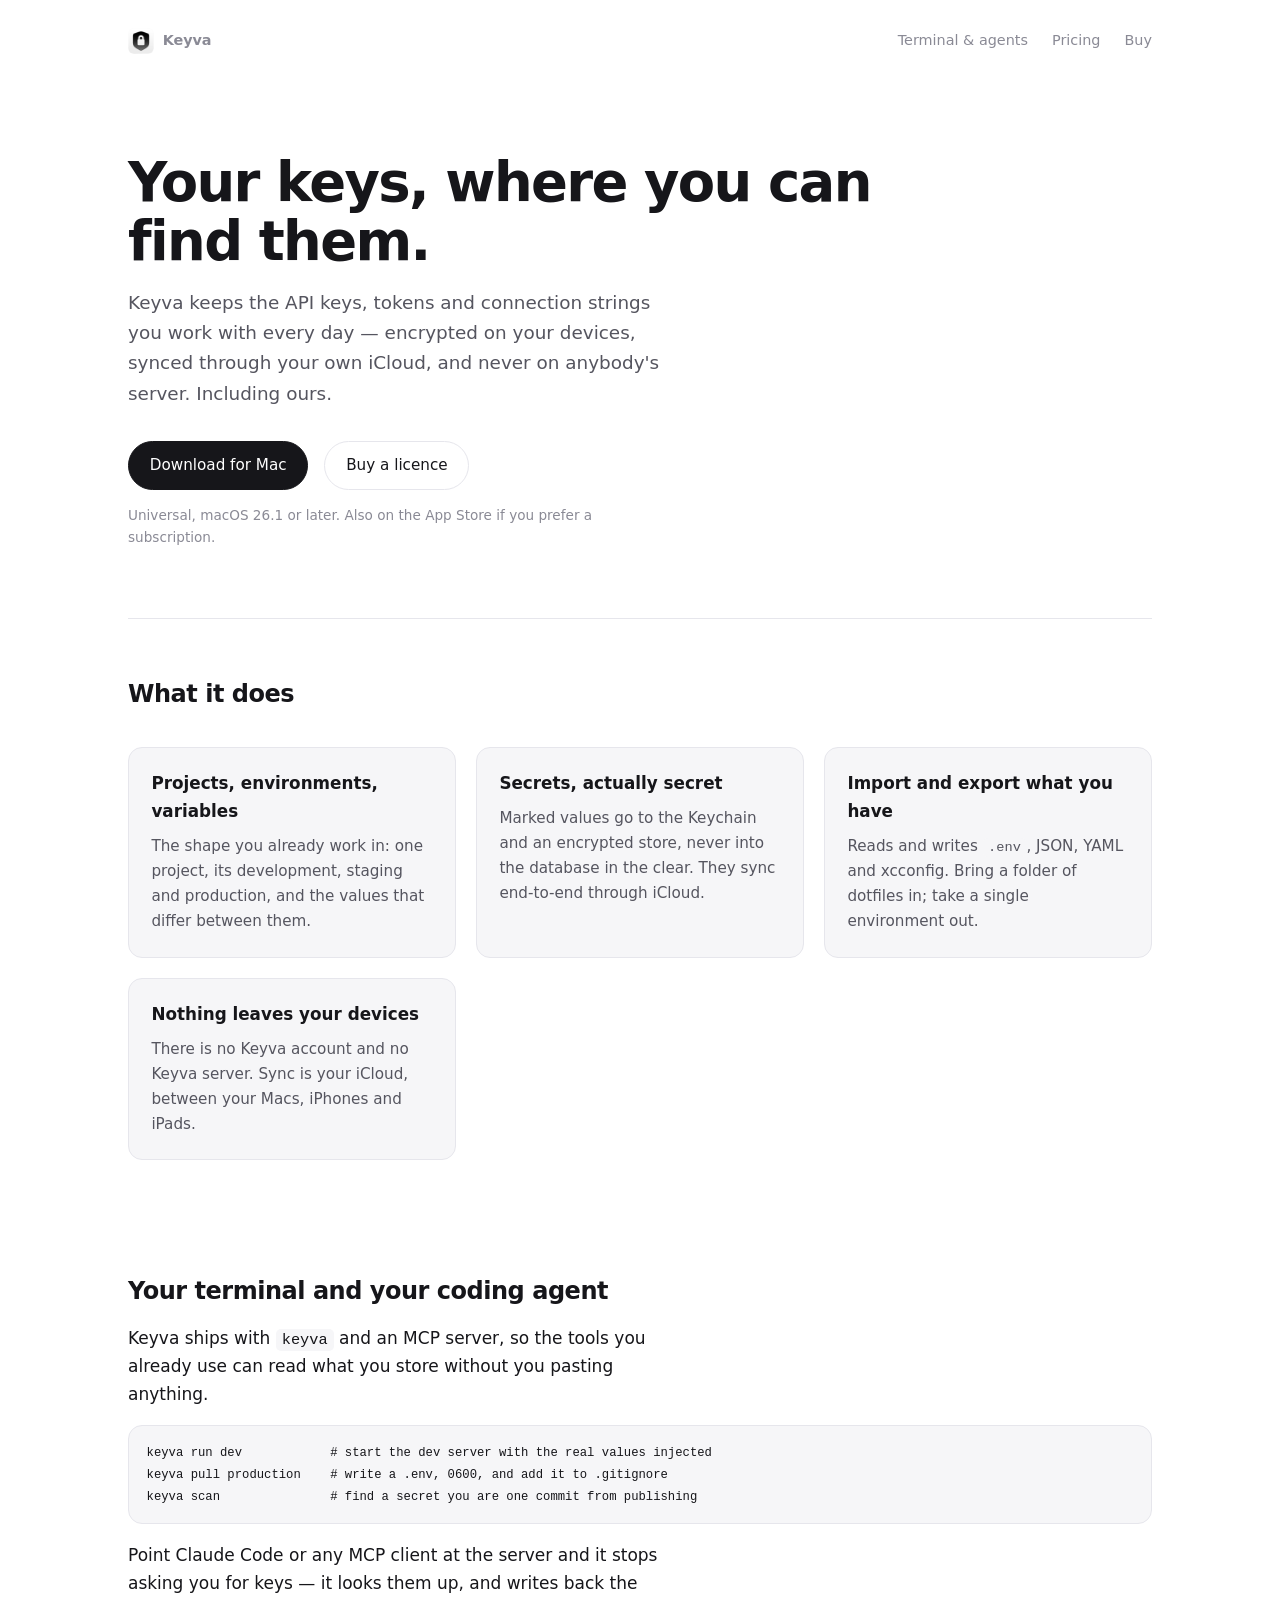
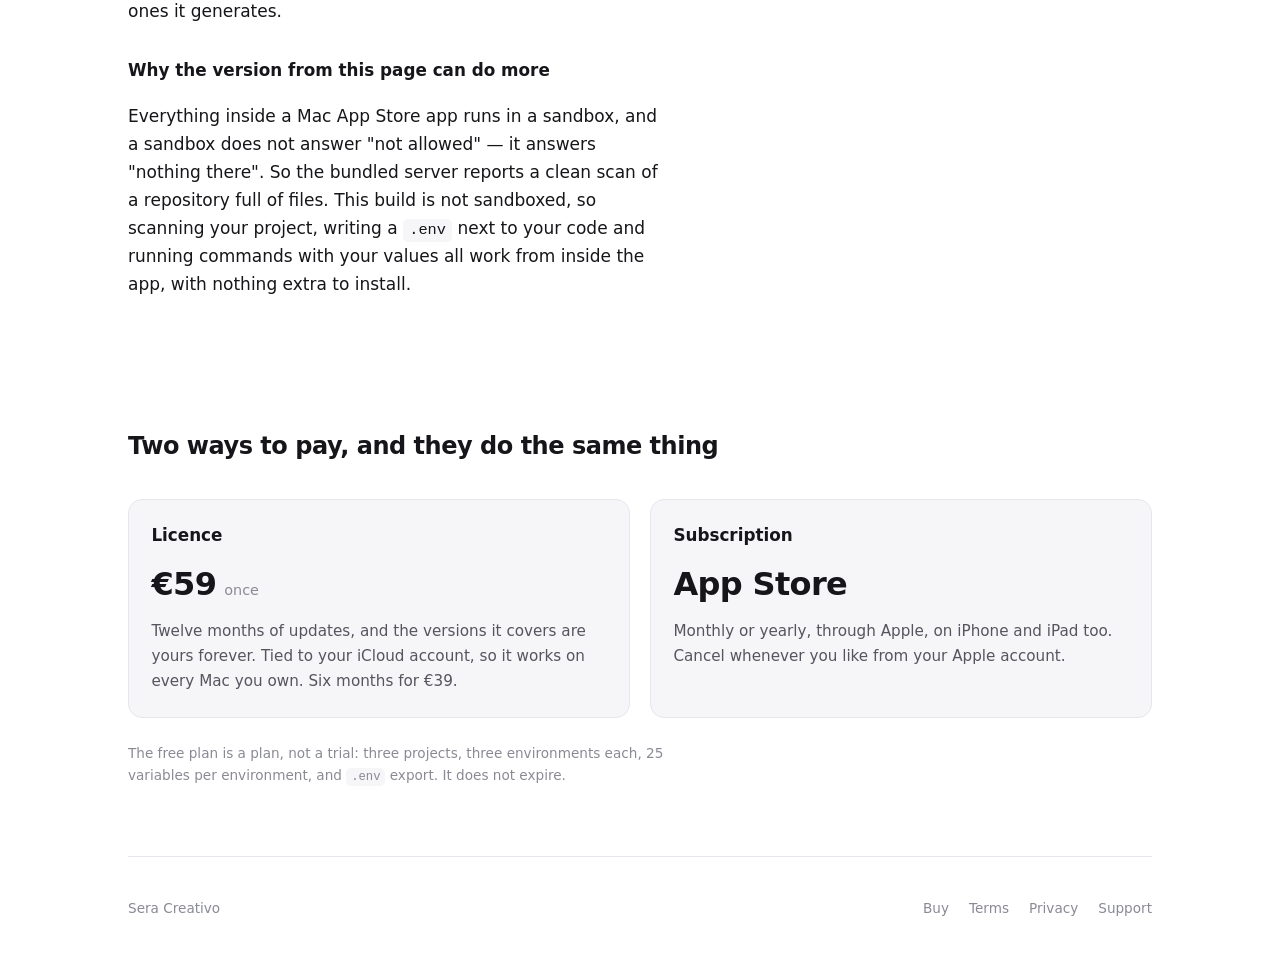
==== index.html @ 30eb87bc "Keyva 1.0.12 — the site, the download and the update feed First publication of the direct build. The" ====
<!doctype html>
<html lang="en">
<head>
<meta charset="utf-8">
<meta name="viewport" content="width=device-width, initial-scale=1">
<title>Keyva — environment variables, kept properly</title>
<meta name="description" content="A Mac app for the API keys, tokens and connection strings you work with every day. Encrypted, synced through iCloud, and reachable from your terminal and your coding agent.">
<link rel="stylesheet" href="/style.css">
<link rel="icon" href="/icon.png">
</head>
<body>

<header class="site-head wrap">
    <a class="mark" href="/"><img src="/icon.png" alt=""> Keyva</a>
    <nav>
        <a href="#tools">Terminal &amp; agents</a>
        <a href="#pricing">Pricing</a>
        <a href="/buy/">Buy</a>
    </nav>
</header>

<div class="wrap">

<section class="hero">
    <h1>Your keys, where you can find&nbsp;them.</h1>
    <p class="lede">
        Keyva keeps the API keys, tokens and connection strings you work with every
        day — encrypted on your devices, synced through your own iCloud, and never
        on anybody's server. Including ours.
    </p>
    <div class="actions">
        <a class="button" href="/Keyva-1.0.12.dmg">Download for Mac</a>
        <a class="button ghost" href="/buy/">Buy a licence</a>
    </div>
    <p class="note">
        Universal, macOS 26.1 or later. Also on the App&nbsp;Store if you prefer a subscription.
    </p>
</section>

<section>
    <h2>What it does</h2>
    <div class="grid">
        <div class="card">
            <h3>Projects, environments, variables</h3>
            <p>The shape you already work in: one project, its development, staging and production, and the values that differ between them.</p>
        </div>
        <div class="card">
            <h3>Secrets, actually secret</h3>
            <p>Marked values go to the Keychain and an encrypted store, never into the database in the clear. They sync end-to-end through iCloud.</p>
        </div>
        <div class="card">
            <h3>Import and export what you have</h3>
            <p>Reads and writes <code>.env</code>, JSON, YAML and xcconfig. Bring a folder of dotfiles in; take a single environment out.</p>
        </div>
        <div class="card">
            <h3>Nothing leaves your devices</h3>
            <p>There is no Keyva account and no Keyva server. Sync is your iCloud, between your Macs, iPhones and iPads.</p>
        </div>
    </div>
</section>

<section id="tools">
    <h2>Your terminal and your coding agent</h2>
    <p>
        Keyva ships with <code>keyva</code> and an MCP server, so the tools you already
        use can read what you store without you pasting anything.
    </p>

<pre><code>keyva run dev            # start the dev server with the real values injected
keyva pull production    # write a .env, 0600, and add it to .gitignore
keyva scan               # find a secret you are one commit from publishing</code></pre>

    <p>
        Point Claude Code or any MCP client at the server and it stops asking you for
        keys — it looks them up, and writes back the ones it generates.
    </p>

    <h3>Why the version from this page can do more</h3>
    <p>
        Everything inside a Mac App Store app runs in a sandbox, and a sandbox does
        not answer "not allowed" — it answers "nothing there". So the bundled server
        reports a clean scan of a repository full of files. This build is not
        sandboxed, so scanning your project, writing a <code>.env</code> next to your
        code and running commands with your values all work from inside the app,
        with nothing extra to install.
    </p>
</section>

<section id="pricing">
    <h2>Two ways to pay, and they do the same thing</h2>
    <div class="grid">
        <div class="card">
            <h3>Licence</h3>
            <div class="price"><strong>€59</strong> <span>once</span></div>
            <p>
                Twelve months of updates, and the versions it covers are yours
                forever. Tied to your iCloud account, so it works on every Mac you
                own. Six months for €39.
            </p>
        </div>
        <div class="card">
            <h3>Subscription</h3>
            <div class="price"><strong>App&nbsp;Store</strong></div>
            <p>
                Monthly or yearly, through Apple, on iPhone and iPad too. Cancel
                whenever you like from your Apple account.
            </p>
        </div>
    </div>
    <p class="note" style="margin-top:1.5rem">
        The free plan is a plan, not a trial: three projects, three environments each,
        25 variables per environment, and <code>.env</code> export. It does not expire.
    </p>
</section>

</div>

<footer class="site-foot wrap">
    <span>Sera Creativo</span>
    <nav>
        <a href="/buy/">Buy</a>
        <a href="/terms/">Terms</a>
        <a href="/privacy/">Privacy</a>
        <a href="mailto:keyva@seracreativo.com">Support</a>
    </nav>
</footer>

</body>
</html>
---- style.css ----
/* Keyva — keyva.seracreativo.com */

:root {
    --ink: #16161a;
    --ink-soft: #55555f;
    --ink-faint: #8a8a95;
    --paper: #ffffff;
    --paper-tint: #f6f6f8;
    --line: #e6e6ec;
    --accent: #16161a;
    --radius: 14px;
    --measure: 34rem;
}

@media (prefers-color-scheme: dark) {
    :root {
        --ink: #f2f2f5;
        --ink-soft: #a8a8b3;
        --ink-faint: #71717d;
        --paper: #0e0e11;
        --paper-tint: #17171c;
        --line: #26262e;
        --accent: #f2f2f5;
    }
}

*, *::before, *::after { box-sizing: border-box; }

html { -webkit-text-size-adjust: 100%; }

body {
    margin: 0;
    font: 400 17px/1.65 -apple-system, BlinkMacSystemFont, "SF Pro Text", system-ui, sans-serif;
    color: var(--ink);
    background: var(--paper);
    -webkit-font-smoothing: antialiased;
}

/* One column, centred, with room to breathe on either side. Everything on the
   site sits in this grid so headings, prose and cards line up down the page. */
.wrap {
    width: min(64rem, 100% - 3rem);
    margin-inline: auto;
}

a { color: inherit; }

/* Header */

.site-head {
    display: flex;
    align-items: center;
    justify-content: space-between;
    gap: 1.5rem;
    padding: 1.75rem 0;
    font-size: 0.9rem;
}

.site-head nav {
    display: flex;
    gap: 1.5rem;
}

.site-head a {
    color: var(--ink-faint);
    text-decoration: none;
    transition: color 0.15s;
}

.site-head a:hover { color: var(--ink); }

.mark {
    display: inline-flex;
    align-items: center;
    gap: 0.55rem;
    font-weight: 600;
    letter-spacing: -0.01em;
    color: var(--ink);
    text-decoration: none;
}

.mark img { width: 26px; height: 26px; border-radius: 6px; }

/* Hero */

.hero {
    padding: 4.5rem 0 3.5rem;
    border-bottom: 1px solid var(--line);
}

h1 {
    margin: 0 0 1rem;
    font-size: clamp(2.2rem, 6vw, 3.4rem);
    line-height: 1.08;
    letter-spacing: -0.03em;
    font-weight: 600;
}

.lede {
    max-width: var(--measure);
    margin: 0 0 2rem;
    font-size: 1.15rem;
    color: var(--ink-soft);
}

/* Buttons */

.actions {
    display: flex;
    flex-wrap: wrap;
    align-items: center;
    gap: 0.75rem 1rem;
}

.button {
    display: inline-block;
    padding: 0.7rem 1.3rem;
    border: 1px solid var(--accent);
    border-radius: 999px;
    background: var(--accent);
    color: var(--paper);
    font-size: 0.95rem;
    font-weight: 500;
    text-decoration: none;
    transition: opacity 0.15s;
}

.button:hover { opacity: 0.85; }

.button.ghost {
    background: transparent;
    color: var(--ink);
    border-color: var(--line);
}

.note {
    font-size: 0.85rem;
    color: var(--ink-faint);
}

/* Sections */

section { padding: 3.5rem 0; }

h2 {
    margin: 0 0 0.75rem;
    font-size: 1.5rem;
    letter-spacing: -0.02em;
    font-weight: 600;
}

h3 {
    margin: 2rem 0 0.5rem;
    font-size: 1.05rem;
    font-weight: 600;
}

p { max-width: var(--measure); }

section > p:first-of-type { margin-top: 0; }

/* Two columns where there is room, one where there is not. Not flex: the cards
   have to line up across rows, and only a grid does that. */
.grid {
    display: grid;
    grid-template-columns: repeat(auto-fit, minmax(min(17rem, 100%), 1fr));
    gap: 1.25rem;
    margin-top: 2rem;
}

.card {
    padding: 1.4rem;
    border: 1px solid var(--line);
    border-radius: var(--radius);
    background: var(--paper-tint);
}

.card h3 { margin-top: 0; }

.card p {
    margin: 0;
    font-size: 0.95rem;
    color: var(--ink-soft);
}

/* Price */

.price {
    display: flex;
    align-items: baseline;
    gap: 0.5rem;
    margin-bottom: 0.5rem;
}

.price strong {
    font-size: 2rem;
    letter-spacing: -0.02em;
}

.price span {
    color: var(--ink-faint);
    font-size: 0.9rem;
}

/* Long-form pages */

.prose {
    max-width: 42rem;
    padding: 2.5rem 0 4rem;
}

.prose h1 { font-size: clamp(1.9rem, 4vw, 2.4rem); }

.prose h2 {
    margin-top: 2.5rem;
    padding-top: 1.5rem;
    border-top: 1px solid var(--line);
    font-size: 1.2rem;
}

.prose li { margin-bottom: 0.4rem; }

.prose .updated {
    margin-top: 0;
    font-size: 0.85rem;
    color: var(--ink-faint);
}

code {
    padding: 0.15em 0.4em;
    border-radius: 5px;
    background: var(--paper-tint);
    font: 0.9em ui-monospace, "SF Mono", Menlo, monospace;
}

/* A block of shell, which has to scroll inside itself rather than pushing the
   page sideways. */
pre {
    overflow-x: auto;
    padding: 1rem 1.1rem;
    border: 1px solid var(--line);
    border-radius: var(--radius);
    background: var(--paper-tint);
    font: 0.85rem/1.6 ui-monospace, "SF Mono", Menlo, monospace;
}

pre code { padding: 0; background: none; }

/* Footer */

.site-foot {
    padding: 2.5rem 0 3.5rem;
    border-top: 1px solid var(--line);
    display: flex;
    flex-wrap: wrap;
    justify-content: space-between;
    gap: 1rem;
    font-size: 0.85rem;
    color: var(--ink-faint);
}

.site-foot nav {
    display: flex;
    flex-wrap: wrap;
    gap: 1.25rem;
}

.site-foot a { text-decoration: none; }

.site-foot a:hover { color: var(--ink); }
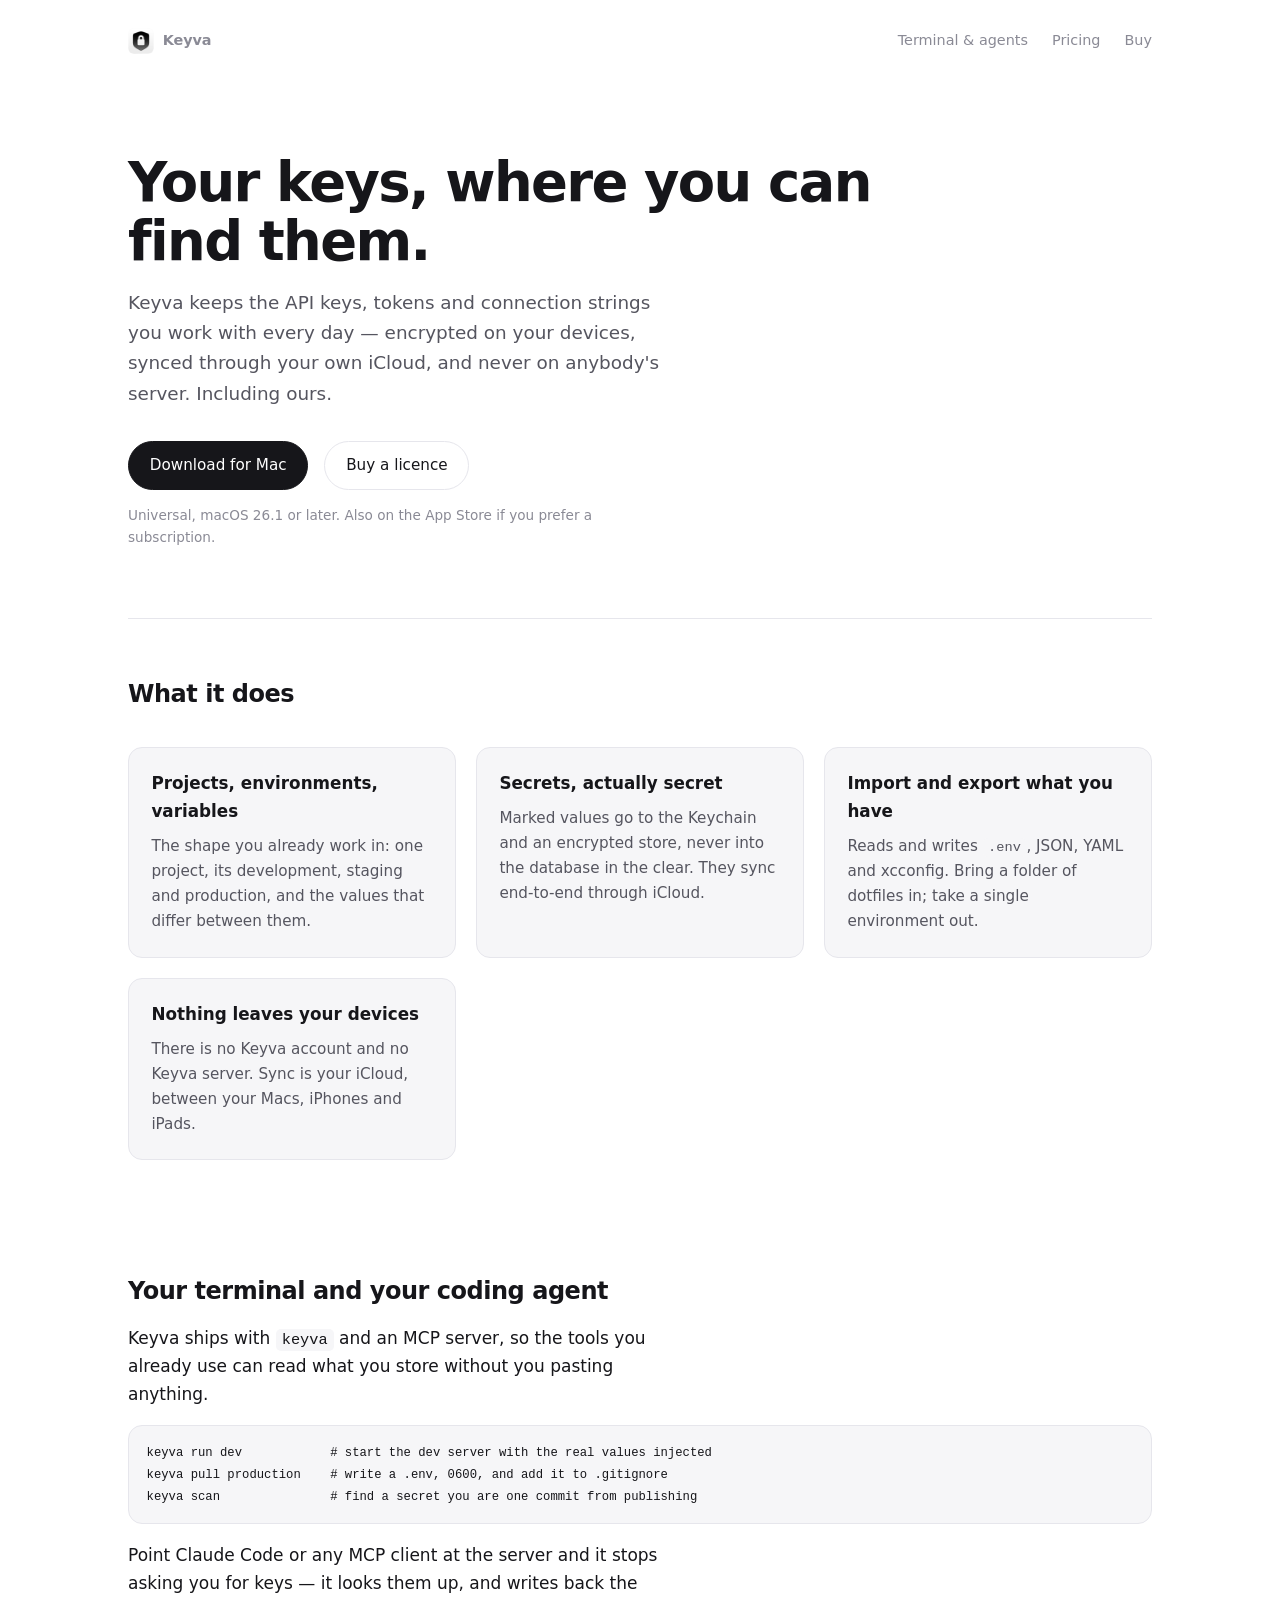
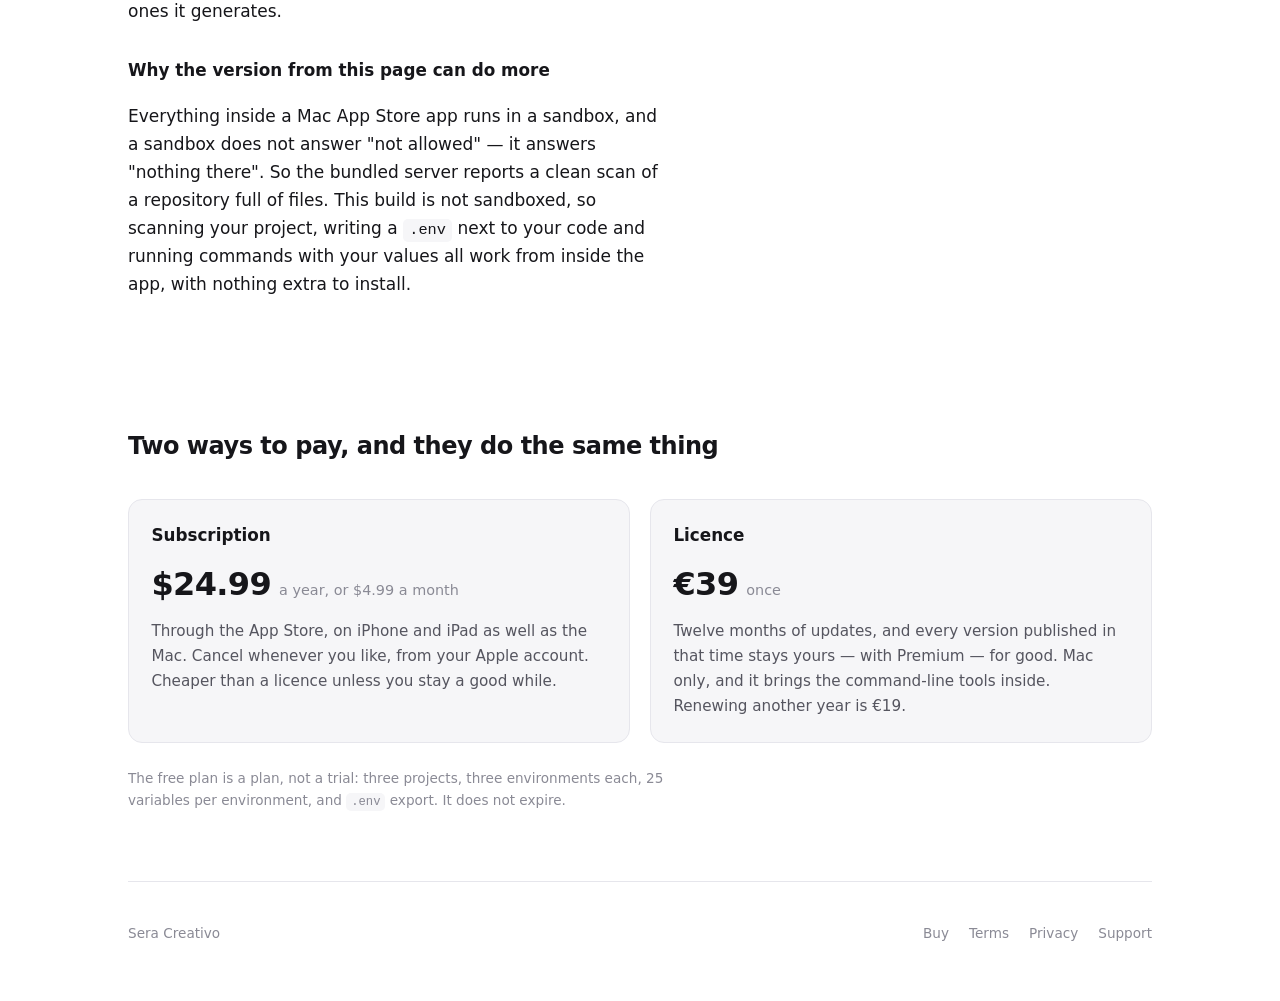
==== commit 28362617: "Pricing: one licence at €39, and say when subscribing is the better deal The numbers I had invented " ====
--- a/index.html
+++ b/index.html
@@ -90,20 +90,21 @@
     <h2>Two ways to pay, and they do the same thing</h2>
     <div class="grid">
         <div class="card">
-            <h3>Licence</h3>
-            <div class="price"><strong>€59</strong> <span>once</span></div>
+            <h3>Subscription</h3>
+            <div class="price"><strong>$24.99</strong> <span>a year, or $4.99 a month</span></div>
             <p>
-                Twelve months of updates, and the versions it covers are yours
-                forever. Tied to your iCloud account, so it works on every Mac you
-                own. Six months for €39.
+                Through the App Store, on iPhone and iPad as well as the Mac.
+                Cancel whenever you like, from your Apple account. Cheaper than a
+                licence unless you stay a good while.
             </p>
         </div>
         <div class="card">
-            <h3>Subscription</h3>
-            <div class="price"><strong>App&nbsp;Store</strong></div>
+            <h3>Licence</h3>
+            <div class="price"><strong>€39</strong> <span>once</span></div>
             <p>
-                Monthly or yearly, through Apple, on iPhone and iPad too. Cancel
-                whenever you like from your Apple account.
+                Twelve months of updates, and every version published in that time
+                stays yours — with Premium — for good. Mac only, and it brings the
+                command-line tools inside. Renewing another year is €19.
             </p>
         </div>
     </div>
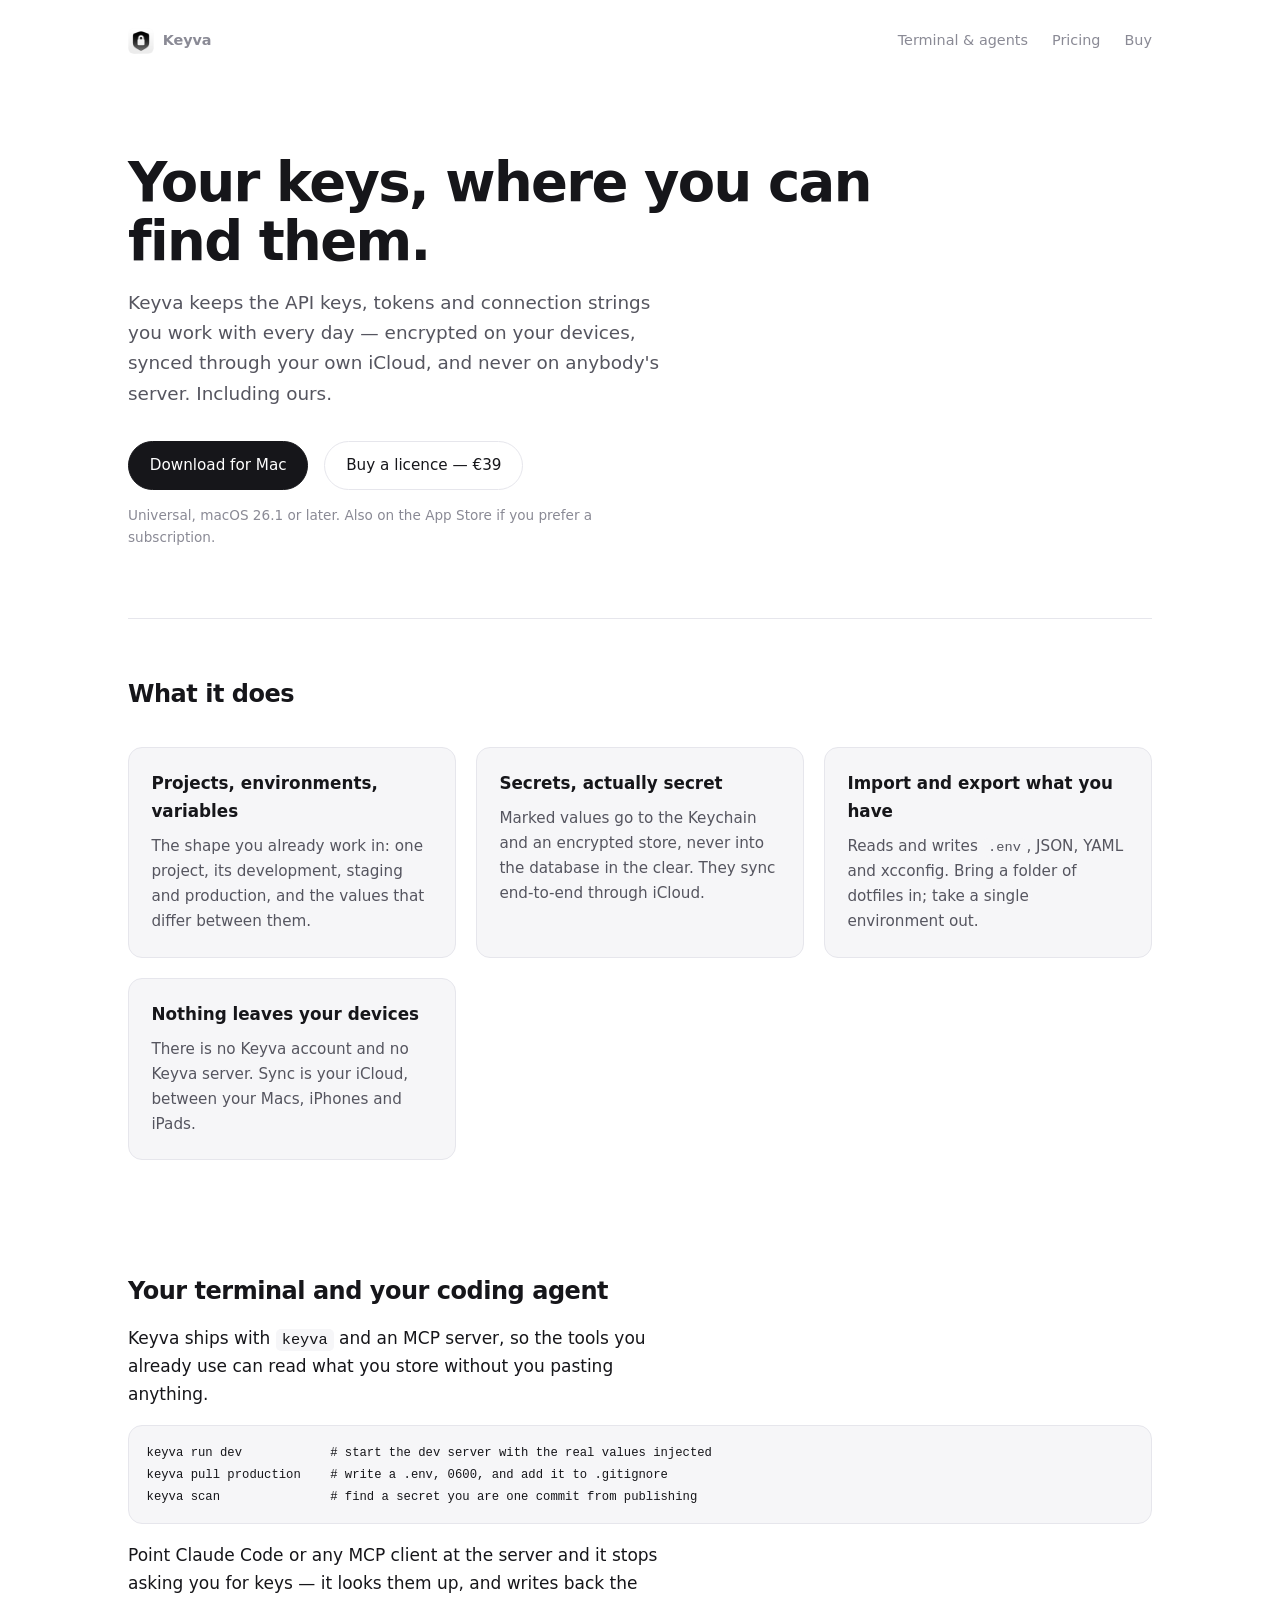
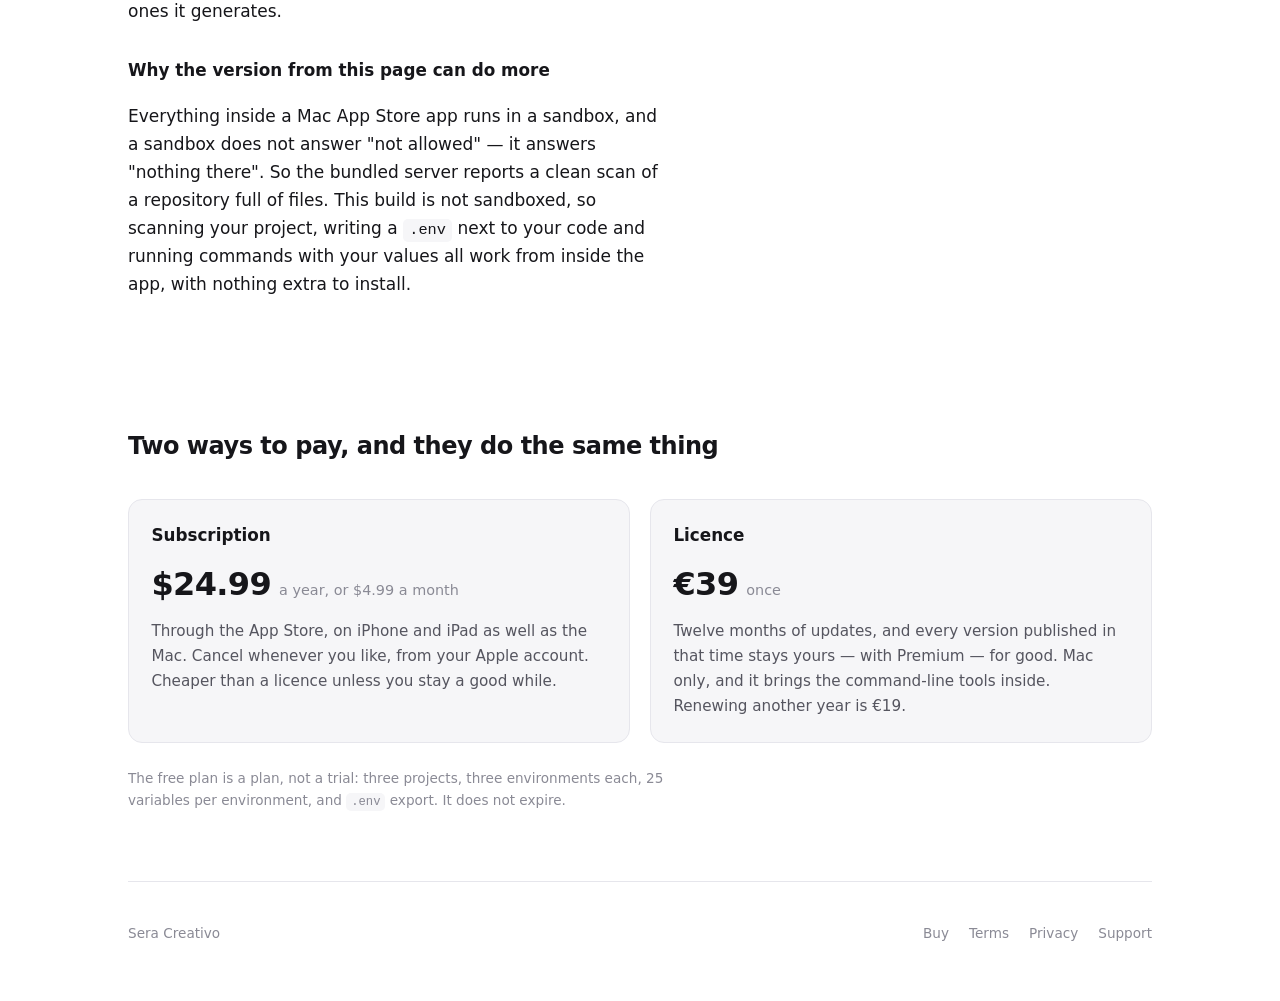
==== commit 4238476d: "Buy: pay on the page instead of asking by email The Stripe link collects the account code as a requi" ====
--- a/index.html
+++ b/index.html
@@ -29,8 +29,8 @@
         on anybody's server. Including ours.
     </p>
     <div class="actions">
-        <a class="button" href="/Keyva-1.0.12.dmg">Download for Mac</a>
-        <a class="button ghost" href="/buy/">Buy a licence</a>
+        <a class="button" href="/download">Download for Mac</a>
+        <a class="button ghost" href="/buy/">Buy a licence — €39</a>
     </div>
     <p class="note">
         Universal, macOS 26.1 or later. Also on the App&nbsp;Store if you prefer a subscription.
